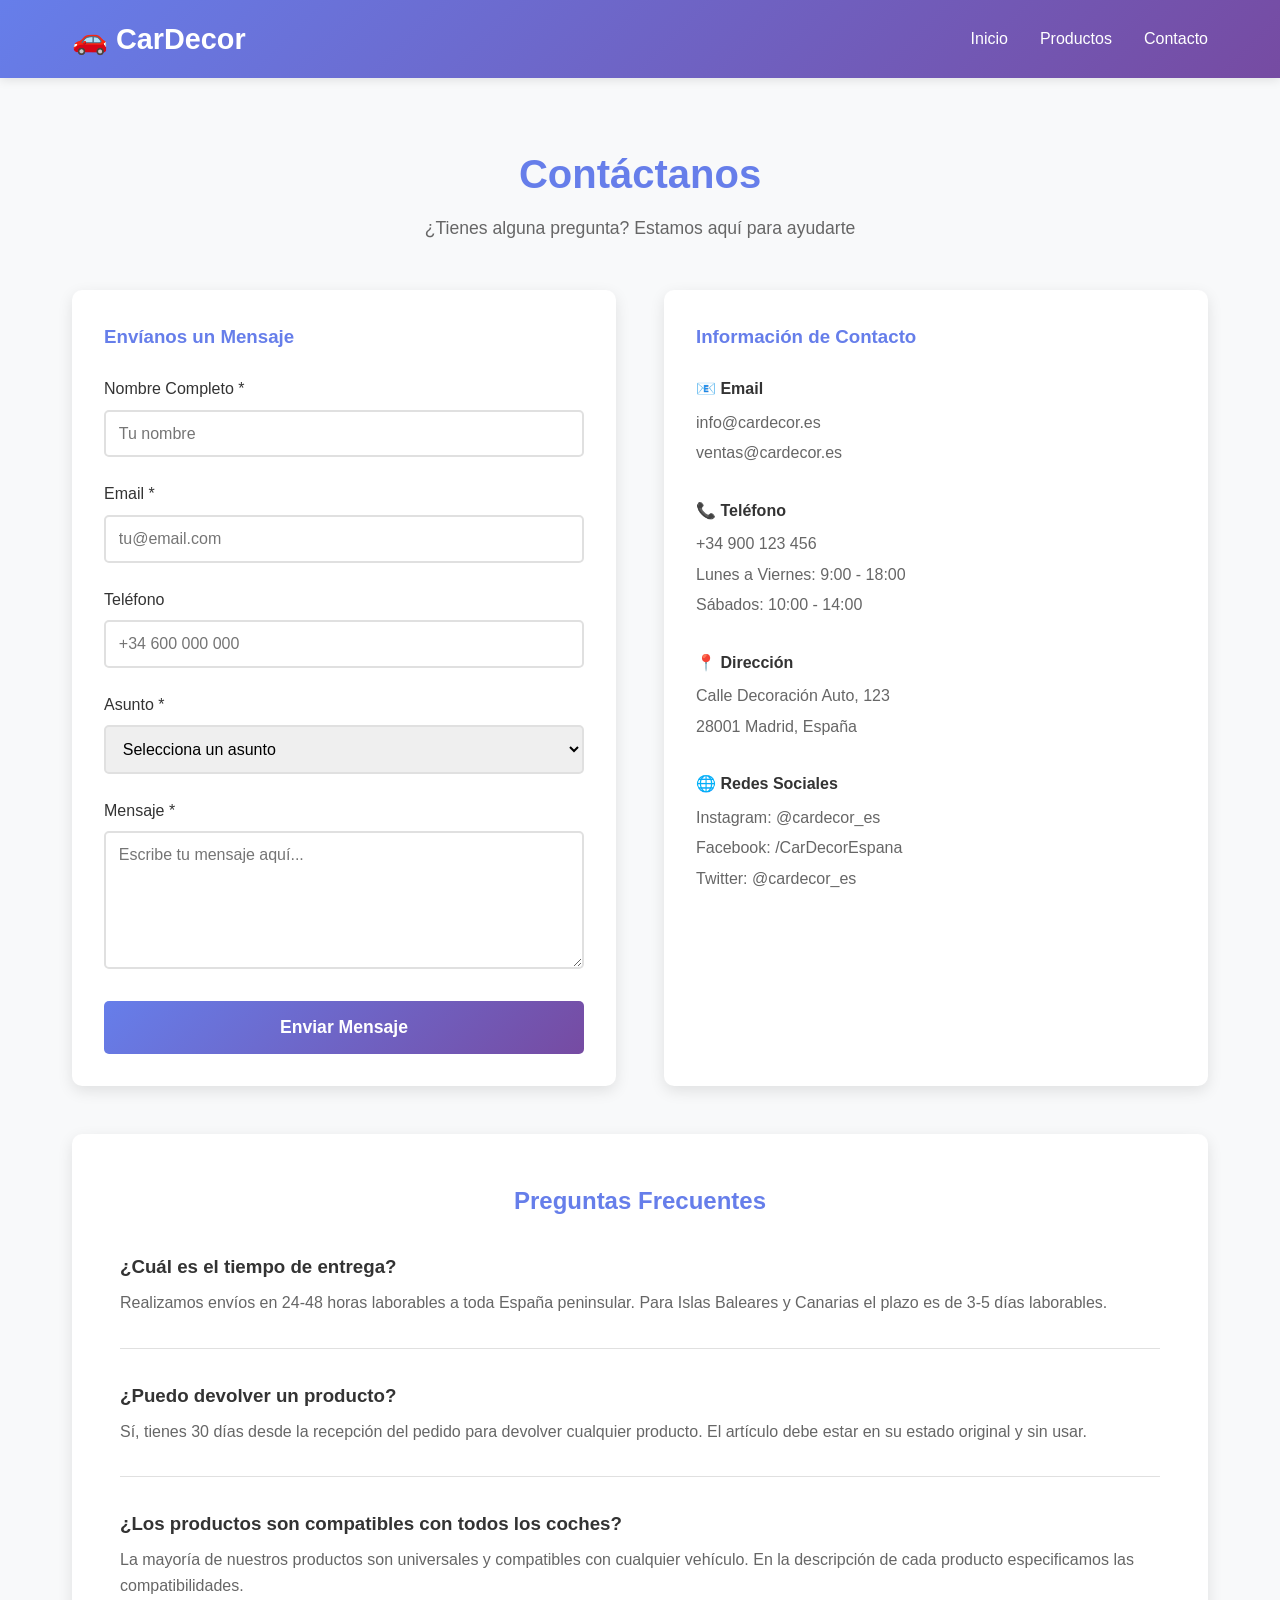
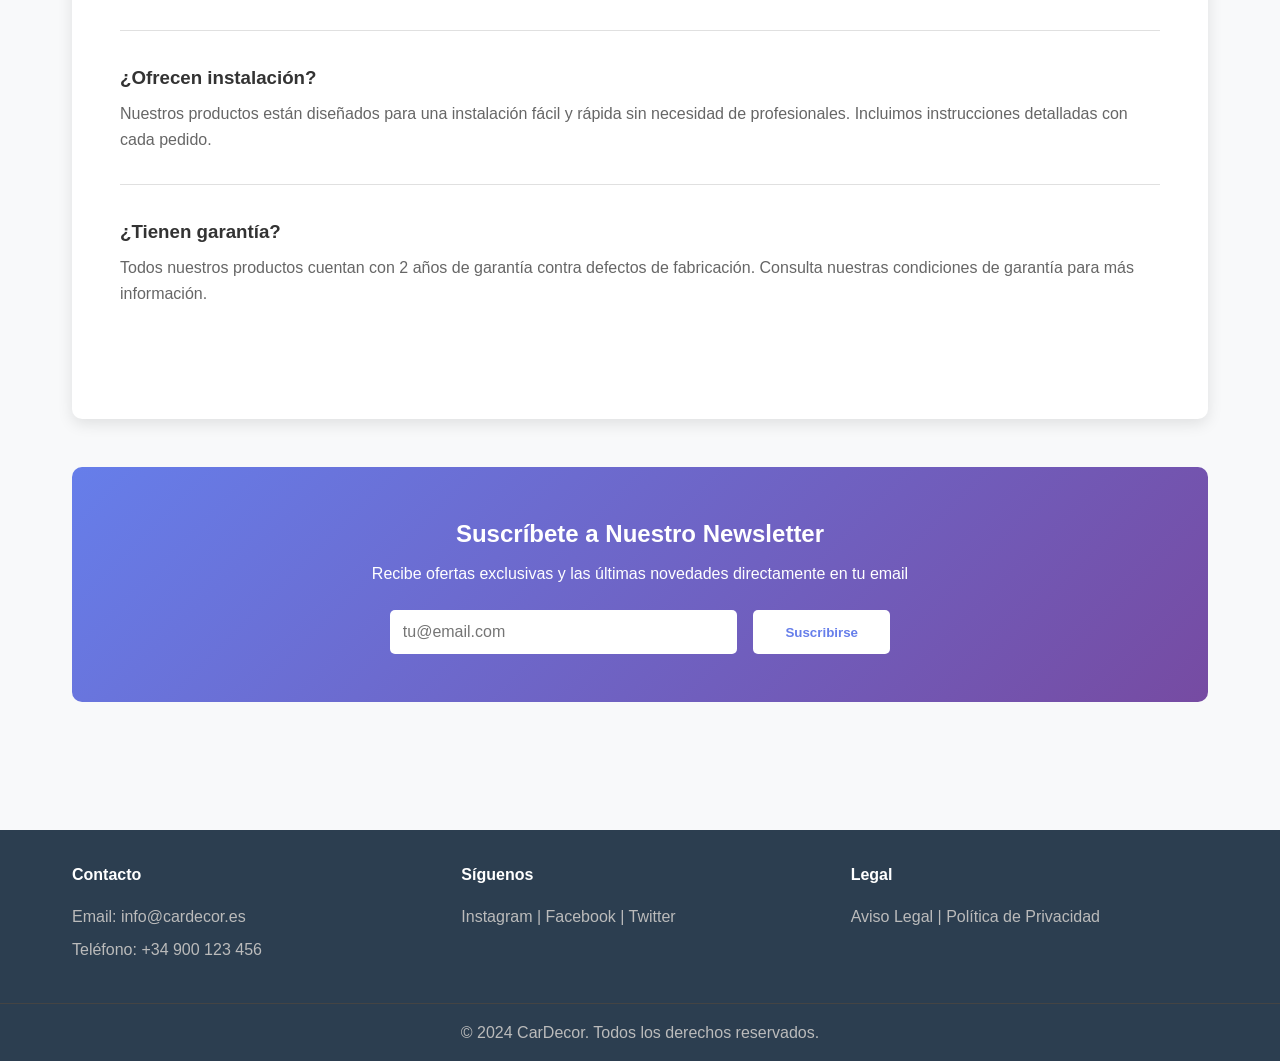
==== contacto.html @ 47051e77 "Crear página web de artículos decorativos para coche - Añadido index.html con página principal - Aña" ====
<!DOCTYPE html>
<html lang="es">
<head>
    <meta charset="UTF-8">
    <meta name="viewport" content="width=device-width, initial-scale=1.0">
    <title>Contacto - CarDecor</title>
    <link rel="stylesheet" href="style.css">
</head>
<body>
    <header>
        <nav>
            <h1>🚗 CarDecor</h1>
            <ul>
                <li><a href="index.html">Inicio</a></li>
                <li><a href="products.html">Productos</a></li>
                <li><a href="contacto.html">Contacto</a></li>
            </ul>
        </nav>
    </header>

    <main>
        <section class="page-header">
            <h2>Contáctanos</h2>
            <p>¿Tienes alguna pregunta? Estamos aquí para ayudarte</p>
        </section>

        <section class="contact-container">
            <article class="contact-form">
                <h3>Envíanos un Mensaje</h3>
                <form>
                    <label for="name">Nombre Completo *</label>
                    <input type="text" id="name" name="name" required placeholder="Tu nombre">

                    <label for="email">Email *</label>
                    <input type="email" id="email" name="email" required placeholder="tu@email.com">

                    <label for="phone">Teléfono</label>
                    <input type="tel" id="phone" name="phone" placeholder="+34 600 000 000">

                    <label for="subject">Asunto *</label>
                    <select id="subject" name="subject" required>
                        <option value="">Selecciona un asunto</option>
                        <option value="info">Información sobre productos</option>
                        <option value="order">Estado de mi pedido</option>
                        <option value="return">Devoluciones y garantías</option>
                        <option value="suggestion">Sugerencias</option>
                        <option value="other">Otro</option>
                    </select>

                    <label for="message">Mensaje *</label>
                    <textarea id="message" name="message" required placeholder="Escribe tu mensaje aquí..." rows="6"></textarea>

                    <button type="submit" class="submit-button">Enviar Mensaje</button>
                </form>
            </article>

            <article class="contact-info">
                <h3>Información de Contacto</h3>

                <section class="info-block">
                    <h4>📧 Email</h4>
                    <p>info@cardecor.es</p>
                    <p>ventas@cardecor.es</p>
                </section>

                <section class="info-block">
                    <h4>📞 Teléfono</h4>
                    <p>+34 900 123 456</p>
                    <p>Lunes a Viernes: 9:00 - 18:00</p>
                    <p>Sábados: 10:00 - 14:00</p>
                </section>

                <section class="info-block">
                    <h4>📍 Dirección</h4>
                    <p>Calle Decoración Auto, 123</p>
                    <p>28001 Madrid, España</p>
                </section>

                <section class="info-block">
                    <h4>🌐 Redes Sociales</h4>
                    <p>Instagram: @cardecor_es</p>
                    <p>Facebook: /CarDecorEspana</p>
                    <p>Twitter: @cardecor_es</p>
                </section>
            </article>
        </section>

        <section class="faq-section">
            <h2>Preguntas Frecuentes</h2>

            <article class="faq-item">
                <h3>¿Cuál es el tiempo de entrega?</h3>
                <p>Realizamos envíos en 24-48 horas laborables a toda España peninsular. Para Islas Baleares y Canarias el plazo es de 3-5 días laborables.</p>
            </article>

            <article class="faq-item">
                <h3>¿Puedo devolver un producto?</h3>
                <p>Sí, tienes 30 días desde la recepción del pedido para devolver cualquier producto. El artículo debe estar en su estado original y sin usar.</p>
            </article>

            <article class="faq-item">
                <h3>¿Los productos son compatibles con todos los coches?</h3>
                <p>La mayoría de nuestros productos son universales y compatibles con cualquier vehículo. En la descripción de cada producto especificamos las compatibilidades.</p>
            </article>

            <article class="faq-item">
                <h3>¿Ofrecen instalación?</h3>
                <p>Nuestros productos están diseñados para una instalación fácil y rápida sin necesidad de profesionales. Incluimos instrucciones detalladas con cada pedido.</p>
            </article>

            <article class="faq-item">
                <h3>¿Tienen garantía?</h3>
                <p>Todos nuestros productos cuentan con 2 años de garantía contra defectos de fabricación. Consulta nuestras condiciones de garantía para más información.</p>
            </article>
        </section>

        <section class="newsletter">
            <h2>Suscríbete a Nuestro Newsletter</h2>
            <p>Recibe ofertas exclusivas y las últimas novedades directamente en tu email</p>
            <form class="newsletter-form">
                <input type="email" placeholder="tu@email.com" required>
                <button type="submit">Suscribirse</button>
            </form>
        </section>
    </main>

    <footer>
        <section class="footer-content">
            <article class="footer-section">
                <h4>Contacto</h4>
                <p>Email: info@cardecor.es</p>
                <p>Teléfono: +34 900 123 456</p>
            </article>
            <article class="footer-section">
                <h4>Síguenos</h4>
                <p>Instagram | Facebook | Twitter</p>
            </article>
            <article class="footer-section">
                <h4>Legal</h4>
                <p>Aviso Legal | Política de Privacidad</p>
            </article>
        </section>
        <p class="copyright">&copy; 2024 CarDecor. Todos los derechos reservados.</p>
    </footer>
</body>
</html>
---- style.css ----
/* Reset y estilos generales */
* {
    margin: 0;
    padding: 0;
    box-sizing: border-box;
}

body {
    font-family: 'Segoe UI', Tahoma, Geneva, Verdana, sans-serif;
    line-height: 1.6;
    color: #333;
    background-color: #f8f9fa;
}

/* Header y Navegación */
header {
    background: linear-gradient(135deg, #667eea 0%, #764ba2 100%);
    color: white;
    padding: 1rem 0;
    box-shadow: 0 2px 10px rgba(0, 0, 0, 0.1);
    position: sticky;
    top: 0;
    z-index: 1000;
}

nav {
    max-width: 1200px;
    margin: 0 auto;
    padding: 0 2rem;
    display: flex;
    justify-content: space-between;
    align-items: center;
}

nav h1 {
    font-size: 1.8rem;
}

nav ul {
    display: flex;
    list-style: none;
    gap: 2rem;
}

nav a {
    color: white;
    text-decoration: none;
    font-weight: 500;
    transition: opacity 0.3s ease;
}

nav a:hover {
    opacity: 0.8;
}

/* Main Content */
main {
    max-width: 1200px;
    margin: 0 auto;
    padding: 2rem;
}

/* Hero Section */
.hero {
    text-align: center;
    padding: 4rem 2rem;
    background: linear-gradient(135deg, #667eea 0%, #764ba2 100%);
    color: white;
    border-radius: 15px;
    margin-bottom: 3rem;
}

.hero h2 {
    font-size: 2.5rem;
    margin-bottom: 1rem;
}

.hero p {
    font-size: 1.2rem;
    margin-bottom: 2rem;
}

.cta-button {
    display: inline-block;
    padding: 1rem 2.5rem;
    background-color: white;
    color: #667eea;
    text-decoration: none;
    border-radius: 50px;
    font-weight: bold;
    transition: transform 0.3s ease, box-shadow 0.3s ease;
}

.cta-button:hover {
    transform: translateY(-3px);
    box-shadow: 0 10px 20px rgba(0, 0, 0, 0.2);
}

/* Page Header */
.page-header {
    text-align: center;
    padding: 2rem 0 3rem;
}

.page-header h2 {
    font-size: 2.5rem;
    color: #667eea;
    margin-bottom: 0.5rem;
}

.page-header p {
    font-size: 1.1rem;
    color: #666;
}

/* Features Section */
.features {
    display: grid;
    grid-template-columns: repeat(auto-fit, minmax(250px, 1fr));
    gap: 2rem;
    margin-bottom: 3rem;
}

.features h2 {
    grid-column: 1 / -1;
    text-align: center;
    font-size: 2rem;
    margin-bottom: 1rem;
    color: #333;
}

.feature-card {
    background: white;
    padding: 2rem;
    border-radius: 10px;
    text-align: center;
    box-shadow: 0 5px 15px rgba(0, 0, 0, 0.1);
    transition: transform 0.3s ease;
}

.feature-card:hover {
    transform: translateY(-5px);
}

.feature-card .icon {
    font-size: 3rem;
    display: block;
    margin-bottom: 1rem;
}

.feature-card h3 {
    color: #667eea;
    margin-bottom: 0.5rem;
}

/* Featured Products Section */
.featured-products {
    display: grid;
    grid-template-columns: repeat(auto-fit, minmax(280px, 1fr));
    gap: 2rem;
    margin-bottom: 3rem;
}

.featured-products h2 {
    grid-column: 1 / -1;
    text-align: center;
    font-size: 2rem;
    margin-bottom: 1rem;
    color: #333;
}

.product-preview {
    background: white;
    padding: 2rem;
    border-radius: 10px;
    box-shadow: 0 5px 15px rgba(0, 0, 0, 0.1);
    transition: transform 0.3s ease;
}

.product-preview:hover {
    transform: translateY(-5px);
}

.product-preview h3 {
    color: #333;
    margin-bottom: 0.5rem;
}

.product-preview p {
    color: #666;
    margin-bottom: 1rem;
}

.product-preview .price {
    display: block;
    font-size: 1.5rem;
    color: #667eea;
    font-weight: bold;
}

/* Products Grid */
.products-grid {
    display: grid;
    grid-template-columns: repeat(auto-fill, minmax(300px, 1fr));
    gap: 2rem;
    margin-bottom: 3rem;
}

.product-card {
    background: white;
    padding: 2rem;
    border-radius: 10px;
    box-shadow: 0 5px 15px rgba(0, 0, 0, 0.1);
    position: relative;
    transition: transform 0.3s ease, box-shadow 0.3s ease;
}

.product-card:hover {
    transform: translateY(-5px);
    box-shadow: 0 10px 25px rgba(0, 0, 0, 0.15);
}

.product-badge {
    position: absolute;
    top: 1rem;
    right: 1rem;
    background-color: #ff6b6b;
    color: white;
    padding: 0.3rem 0.8rem;
    border-radius: 20px;
    font-size: 0.8rem;
    font-weight: bold;
}

.product-badge.new {
    background-color: #51cf66;
}

.product-card h3 {
    color: #333;
    margin-bottom: 1rem;
    font-size: 1.3rem;
}

.product-card > p {
    color: #666;
    margin-bottom: 1rem;
}

.product-features {
    list-style: none;
    margin-bottom: 1.5rem;
}

.product-features li {
    color: #666;
    margin-bottom: 0.5rem;
    font-size: 0.9rem;
}

.product-card .price {
    display: block;
    font-size: 1.8rem;
    color: #667eea;
    font-weight: bold;
    margin-bottom: 1rem;
}

.old-price {
    text-decoration: line-through;
    color: #999;
    font-size: 1.2rem;
    margin-right: 0.5rem;
}

.buy-button {
    width: 100%;
    padding: 0.8rem;
    background: linear-gradient(135deg, #667eea 0%, #764ba2 100%);
    color: white;
    border: none;
    border-radius: 5px;
    font-size: 1rem;
    font-weight: bold;
    cursor: pointer;
    transition: transform 0.3s ease;
}

.buy-button:hover {
    transform: scale(1.05);
}

/* About Section */
.about {
    background: white;
    padding: 3rem;
    border-radius: 10px;
    box-shadow: 0 5px 15px rgba(0, 0, 0, 0.1);
    margin-bottom: 3rem;
}

.about h2 {
    color: #667eea;
    margin-bottom: 1rem;
    text-align: center;
}

.about p {
    color: #666;
    margin-bottom: 1rem;
    text-align: center;
    max-width: 800px;
    margin-left: auto;
    margin-right: auto;
}

/* Contact Container */
.contact-container {
    display: grid;
    grid-template-columns: 1fr 1fr;
    gap: 3rem;
    margin-bottom: 3rem;
}

.contact-form,
.contact-info {
    background: white;
    padding: 2rem;
    border-radius: 10px;
    box-shadow: 0 5px 15px rgba(0, 0, 0, 0.1);
}

.contact-form h3,
.contact-info h3 {
    color: #667eea;
    margin-bottom: 1.5rem;
}

/* Form Styles */
form label {
    display: block;
    margin-bottom: 0.5rem;
    color: #333;
    font-weight: 500;
}

form input,
form select,
form textarea {
    width: 100%;
    padding: 0.8rem;
    margin-bottom: 1.5rem;
    border: 2px solid #e0e0e0;
    border-radius: 5px;
    font-family: inherit;
    font-size: 1rem;
    transition: border-color 0.3s ease;
}

form input:focus,
form select:focus,
form textarea:focus {
    outline: none;
    border-color: #667eea;
}

.submit-button {
    width: 100%;
    padding: 1rem;
    background: linear-gradient(135deg, #667eea 0%, #764ba2 100%);
    color: white;
    border: none;
    border-radius: 5px;
    font-size: 1.1rem;
    font-weight: bold;
    cursor: pointer;
    transition: transform 0.3s ease;
}

.submit-button:hover {
    transform: scale(1.02);
}

/* Contact Info */
.info-block {
    margin-bottom: 2rem;
}

.info-block h4 {
    color: #333;
    margin-bottom: 0.5rem;
}

.info-block p {
    color: #666;
    margin-bottom: 0.3rem;
}

/* FAQ Section */
.faq-section {
    background: white;
    padding: 3rem;
    border-radius: 10px;
    box-shadow: 0 5px 15px rgba(0, 0, 0, 0.1);
    margin-bottom: 3rem;
}

.faq-section h2 {
    color: #667eea;
    text-align: center;
    margin-bottom: 2rem;
}

.faq-item {
    margin-bottom: 2rem;
    padding-bottom: 2rem;
    border-bottom: 1px solid #e0e0e0;
}

.faq-item:last-child {
    border-bottom: none;
}

.faq-item h3 {
    color: #333;
    margin-bottom: 0.5rem;
}

.faq-item p {
    color: #666;
}

/* Newsletter Section */
.newsletter {
    background: linear-gradient(135deg, #667eea 0%, #764ba2 100%);
    color: white;
    padding: 3rem;
    border-radius: 10px;
    text-align: center;
    margin-bottom: 3rem;
}

.newsletter h2 {
    margin-bottom: 0.5rem;
}

.newsletter p {
    margin-bottom: 1.5rem;
}

.newsletter-form {
    display: flex;
    gap: 1rem;
    max-width: 500px;
    margin: 0 auto;
}

.newsletter-form input {
    flex: 1;
    padding: 0.8rem;
    border: none;
    border-radius: 5px;
    margin-bottom: 0;
}

.newsletter-form button {
    padding: 0.8rem 2rem;
    background-color: white;
    color: #667eea;
    border: none;
    border-radius: 5px;
    font-weight: bold;
    cursor: pointer;
    transition: transform 0.3s ease;
}

.newsletter-form button:hover {
    transform: scale(1.05);
}

/* Footer */
footer {
    background-color: #2c3e50;
    color: white;
    padding: 2rem 0 1rem;
    margin-top: 3rem;
}

.footer-content {
    max-width: 1200px;
    margin: 0 auto;
    padding: 0 2rem;
    display: grid;
    grid-template-columns: repeat(auto-fit, minmax(250px, 1fr));
    gap: 2rem;
    margin-bottom: 2rem;
}

.footer-section h4 {
    margin-bottom: 1rem;
    color: #fff;
}

.footer-section p {
    color: #bbb;
    margin-bottom: 0.5rem;
}

.copyright {
    text-align: center;
    padding-top: 1rem;
    border-top: 1px solid #444;
    color: #bbb;
}

/* Responsive Design */
@media (max-width: 768px) {
    nav {
        flex-direction: column;
        gap: 1rem;
    }

    nav ul {
        flex-direction: column;
        gap: 1rem;
        text-align: center;
    }

    .hero h2 {
        font-size: 1.8rem;
    }

    .page-header h2 {
        font-size: 2rem;
    }

    .contact-container {
        grid-template-columns: 1fr;
    }

    .newsletter-form {
        flex-direction: column;
    }

    .products-grid {
        grid-template-columns: 1fr;
    }
}
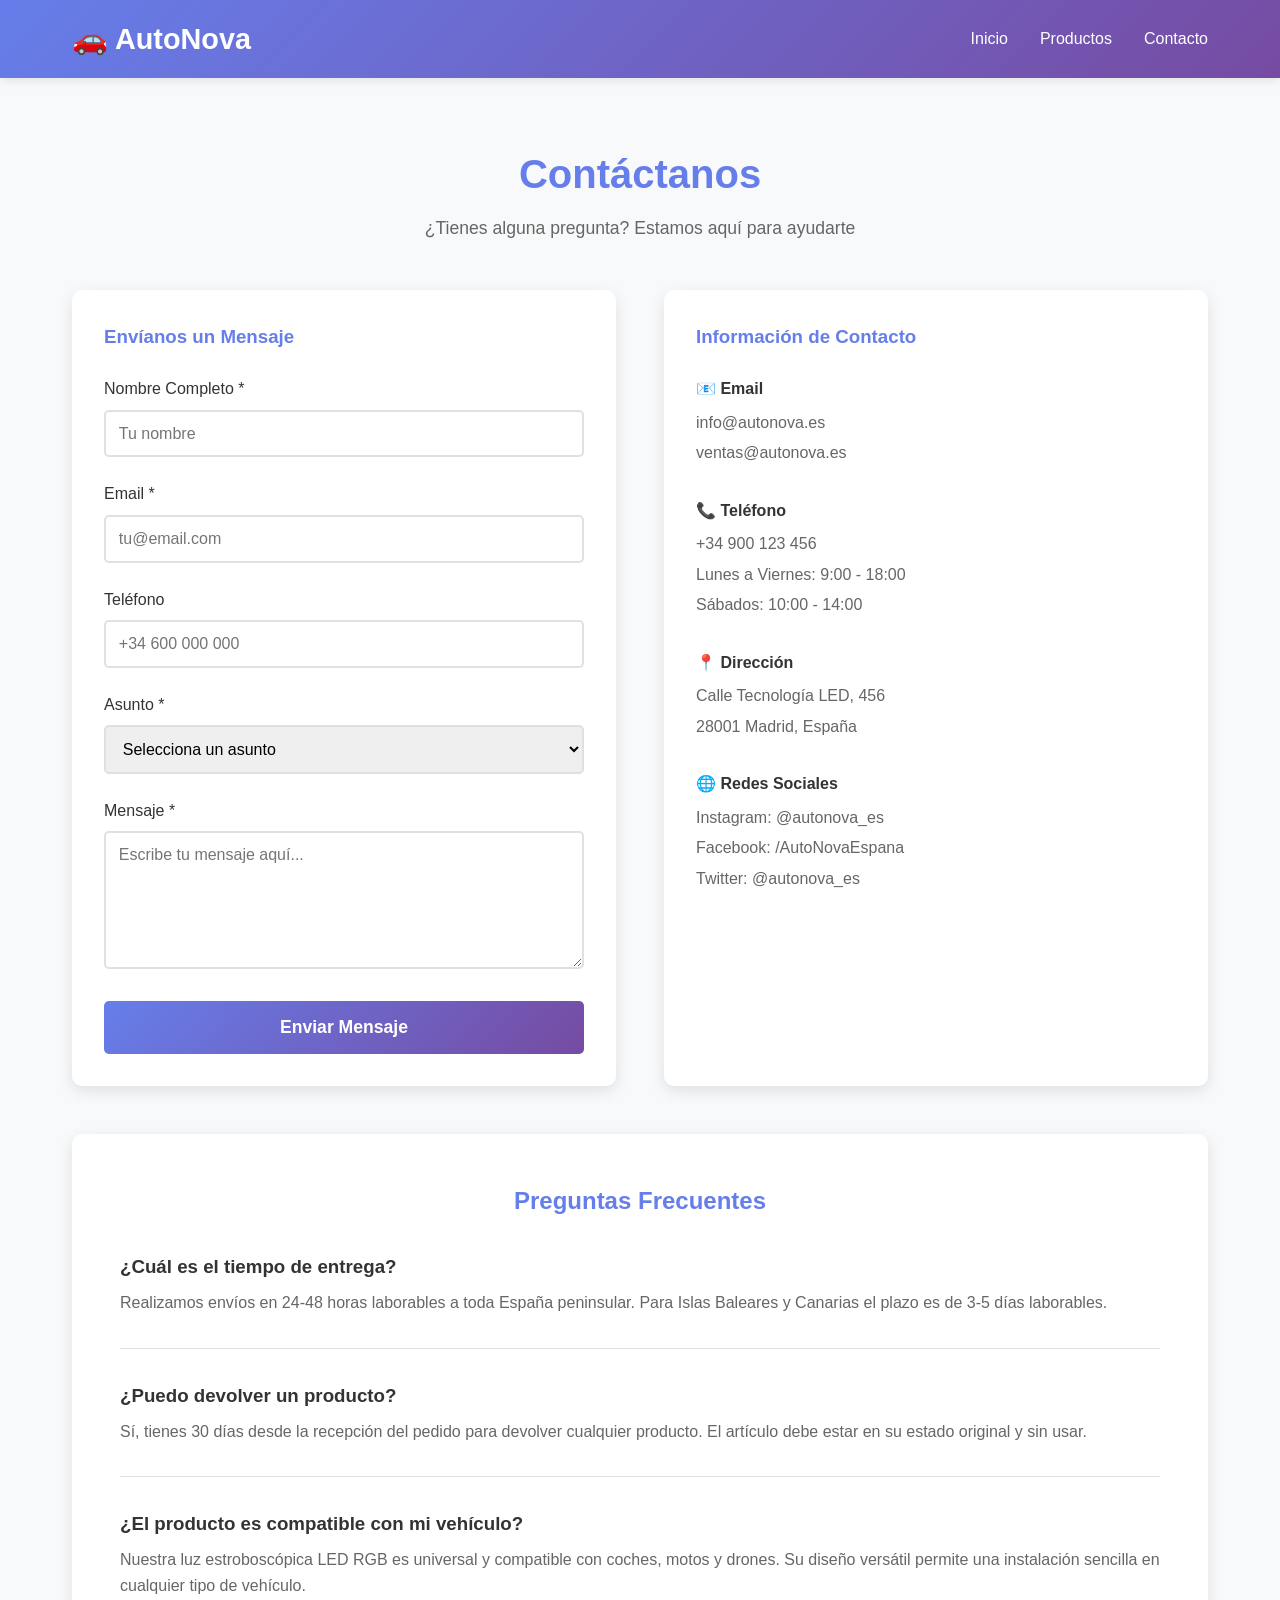
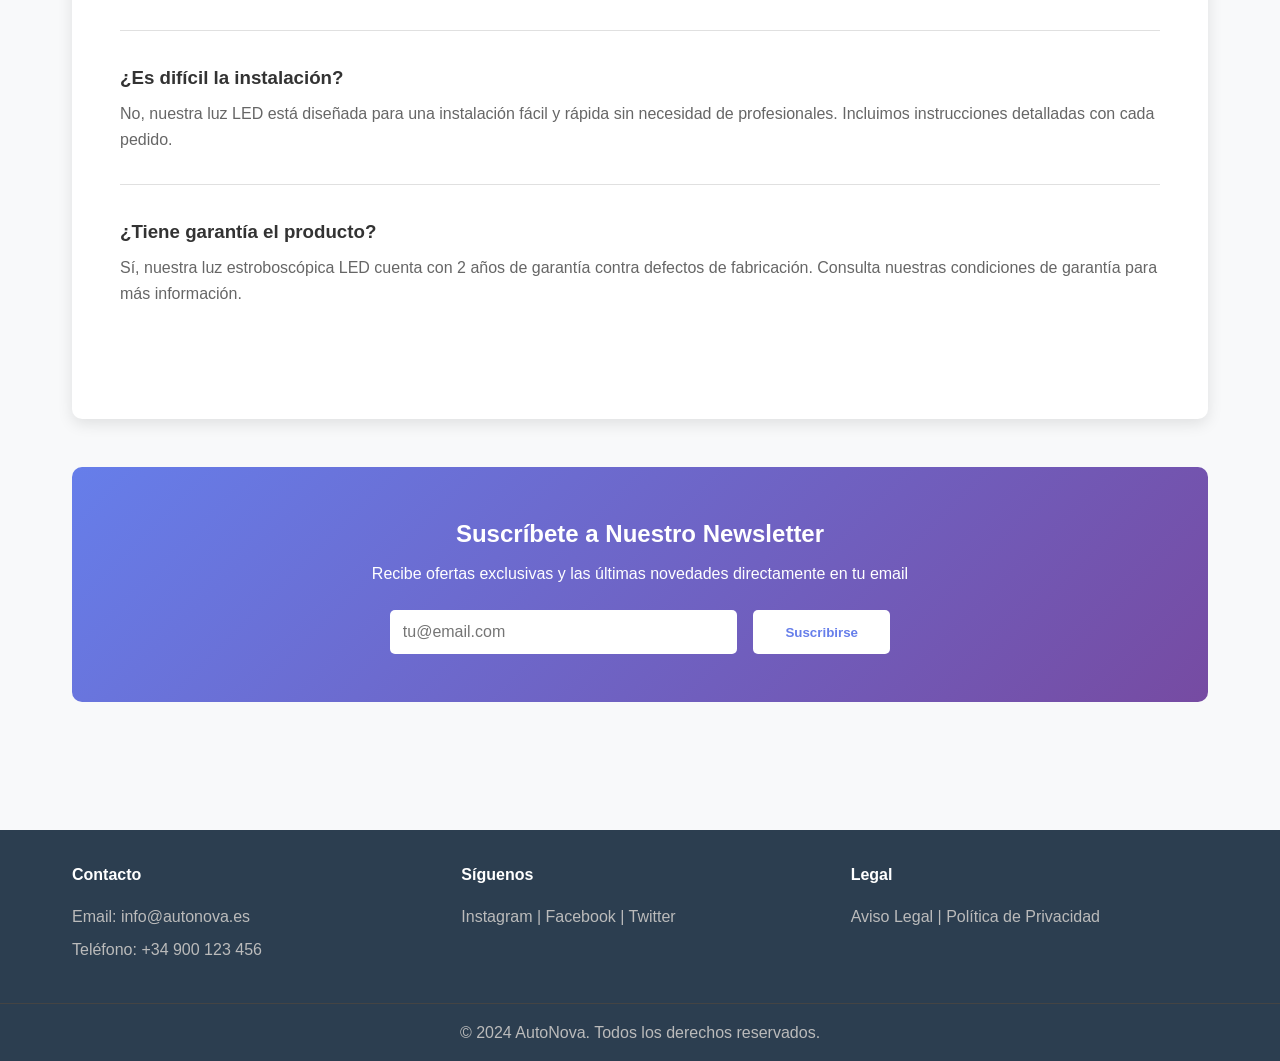
==== commit d29233ad: "Actualizar página web con AutoNova y producto real - Cambiar nombre de marca de CarDecor a AutoNova " ====
--- a/contacto.html
+++ b/contacto.html
@@ -3,13 +3,13 @@
 <head>
     <meta charset="UTF-8">
     <meta name="viewport" content="width=device-width, initial-scale=1.0">
-    <title>Contacto - CarDecor</title>
+    <title>Contacto - AutoNova</title>
     <link rel="stylesheet" href="style.css">
 </head>
 <body>
     <header>
         <nav>
-            <h1>🚗 CarDecor</h1>
+            <h1>🚗 AutoNova</h1>
             <ul>
                 <li><a href="index.html">Inicio</a></li>
                 <li><a href="products.html">Productos</a></li>
@@ -59,8 +59,8 @@
 
                 <section class="info-block">
                     <h4>📧 Email</h4>
-                    <p>info@cardecor.es</p>
-                    <p>ventas@cardecor.es</p>
+                    <p>info@autonova.es</p>
+                    <p>ventas@autonova.es</p>
                 </section>
 
                 <section class="info-block">
@@ -72,15 +72,15 @@
 
                 <section class="info-block">
                     <h4>📍 Dirección</h4>
-                    <p>Calle Decoración Auto, 123</p>
+                    <p>Calle Tecnología LED, 456</p>
                     <p>28001 Madrid, España</p>
                 </section>
 
                 <section class="info-block">
                     <h4>🌐 Redes Sociales</h4>
-                    <p>Instagram: @cardecor_es</p>
-                    <p>Facebook: /CarDecorEspana</p>
-                    <p>Twitter: @cardecor_es</p>
+                    <p>Instagram: @autonova_es</p>
+                    <p>Facebook: /AutoNovaEspana</p>
+                    <p>Twitter: @autonova_es</p>
                 </section>
             </article>
         </section>
@@ -99,18 +99,18 @@
             </article>
 
             <article class="faq-item">
-                <h3>¿Los productos son compatibles con todos los coches?</h3>
-                <p>La mayoría de nuestros productos son universales y compatibles con cualquier vehículo. En la descripción de cada producto especificamos las compatibilidades.</p>
+                <h3>¿El producto es compatible con mi vehículo?</h3>
+                <p>Nuestra luz estroboscópica LED RGB es universal y compatible con coches, motos y drones. Su diseño versátil permite una instalación sencilla en cualquier tipo de vehículo.</p>
             </article>
 
             <article class="faq-item">
-                <h3>¿Ofrecen instalación?</h3>
-                <p>Nuestros productos están diseñados para una instalación fácil y rápida sin necesidad de profesionales. Incluimos instrucciones detalladas con cada pedido.</p>
+                <h3>¿Es difícil la instalación?</h3>
+                <p>No, nuestra luz LED está diseñada para una instalación fácil y rápida sin necesidad de profesionales. Incluimos instrucciones detalladas con cada pedido.</p>
             </article>
 
             <article class="faq-item">
-                <h3>¿Tienen garantía?</h3>
-                <p>Todos nuestros productos cuentan con 2 años de garantía contra defectos de fabricación. Consulta nuestras condiciones de garantía para más información.</p>
+                <h3>¿Tiene garantía el producto?</h3>
+                <p>Sí, nuestra luz estroboscópica LED cuenta con 2 años de garantía contra defectos de fabricación. Consulta nuestras condiciones de garantía para más información.</p>
             </article>
         </section>
 
@@ -128,7 +128,7 @@
         <section class="footer-content">
             <article class="footer-section">
                 <h4>Contacto</h4>
-                <p>Email: info@cardecor.es</p>
+                <p>Email: info@autonova.es</p>
                 <p>Teléfono: +34 900 123 456</p>
             </article>
             <article class="footer-section">
@@ -140,7 +140,7 @@
                 <p>Aviso Legal | Política de Privacidad</p>
             </article>
         </section>
-        <p class="copyright">&copy; 2024 CarDecor. Todos los derechos reservados.</p>
+        <p class="copyright">&copy; 2024 AutoNova. Todos los derechos reservados.</p>
     </footer>
 </body>
 </html>
--- a/style.css
+++ b/style.css
@@ -396,6 +396,50 @@
     margin-bottom: 0.3rem;
 }
 
+/* Product Details Section */
+.product-details {
+    display: grid;
+    grid-template-columns: repeat(auto-fit, minmax(250px, 1fr));
+    gap: 2rem;
+    margin-bottom: 3rem;
+    margin-top: 3rem;
+}
+
+.product-details h2 {
+    grid-column: 1 / -1;
+    text-align: center;
+    color: #667eea;
+    margin-bottom: 1rem;
+}
+
+.detail-card {
+    background: white;
+    padding: 2rem;
+    border-radius: 10px;
+    box-shadow: 0 5px 15px rgba(0, 0, 0, 0.1);
+    transition: transform 0.3s ease;
+}
+
+.detail-card:hover {
+    transform: translateY(-5px);
+}
+
+.detail-card h3 {
+    color: #333;
+    margin-bottom: 1rem;
+}
+
+.detail-card p {
+    color: #666;
+    line-height: 1.6;
+}
+
+.product-card.featured {
+    grid-column: 1 / -1;
+    max-width: 800px;
+    margin: 0 auto;
+}
+
 /* FAQ Section */
 .faq-section {
     background: white;
